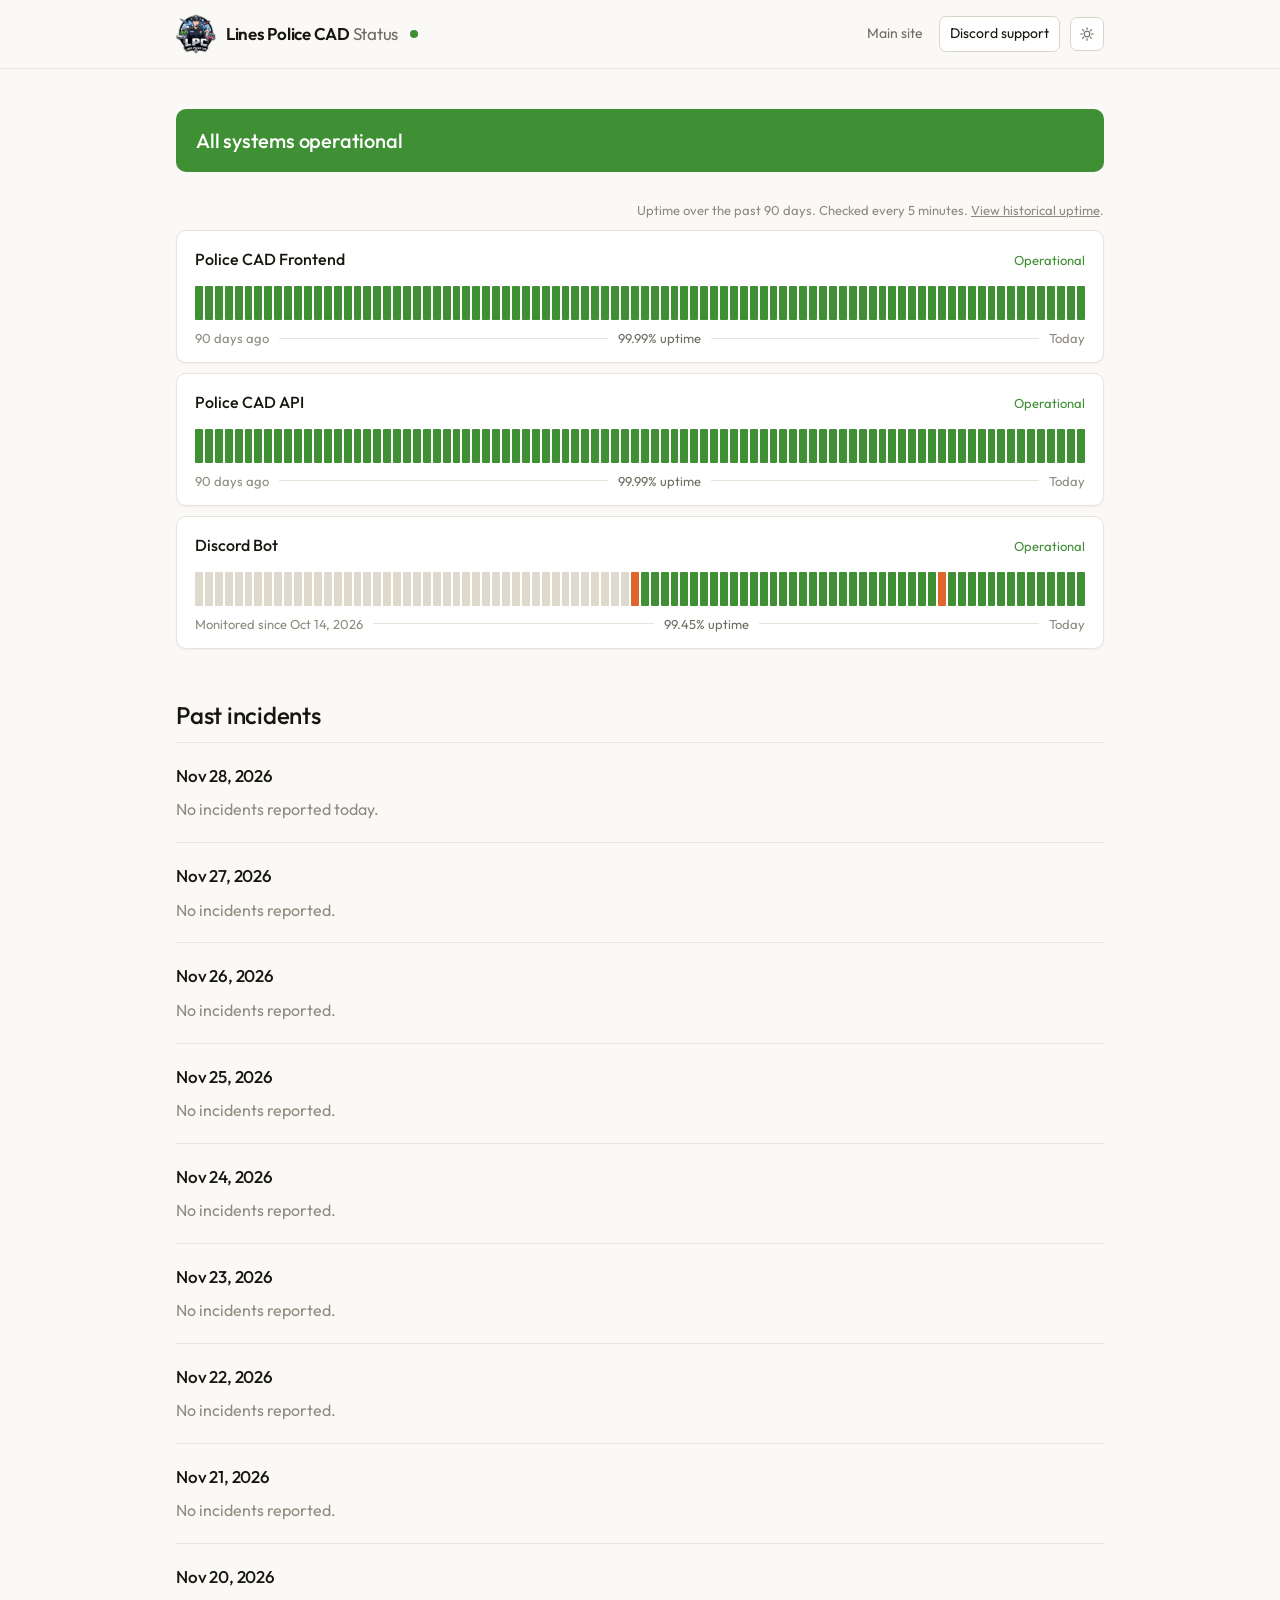
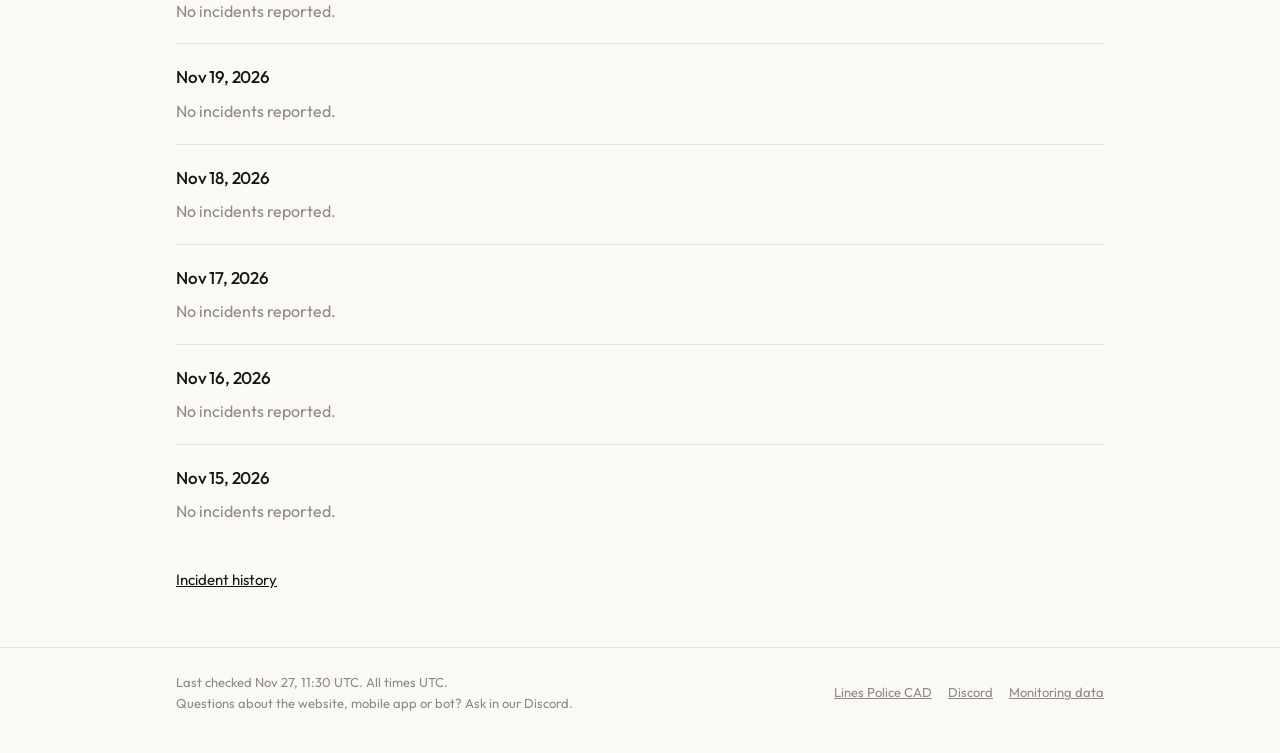
==== index.html @ 560a01b2 "deploy: f888c0a85e257b097f1a592a156c5e5d14d640ba" ====
<!doctype html>
<html lang="en">
<head>
<meta charset="utf-8">
<meta name="viewport" content="width=device-width, initial-scale=1">
<title>Lines Police CAD Status</title>
<meta name="description" content="Live availability and uptime for the Lines Police CAD website, API and Discord bot.">
<meta name="theme-color" content="#faf9f5">
<meta property="og:title" content="Lines Police CAD Status">
<meta property="og:description" content="Live availability and uptime for the Lines Police CAD website, API and Discord bot.">
<meta property="og:type" content="website">
<link rel="icon" href="assets/lpc-logo.png">
<link rel="apple-touch-icon" href="assets/lpc-logo.png">
<link rel="preconnect" href="https://fonts.googleapis.com">
<link rel="preconnect" href="https://fonts.gstatic.com" crossorigin>
<link rel="stylesheet" href="https://fonts.googleapis.com/css2?family=Outfit:wght@400;500;600&display=swap">
<link rel="stylesheet" href="styles.css?v=1795838152975">
<script>
  // Applied before the first paint so a dark-mode visitor never sees a white
  // flash. The page follows the system setting until someone picks a side.
  try {
    var saved = localStorage.getItem("lpc-status-theme");
    if (saved === "dark" || saved === "light") document.documentElement.dataset.theme = saved;
  } catch (e) {}
</script>
</head>
<body>
<a class="skip" href="#content">Skip to service status</a>

<header class="masthead">
  <div class="wrap masthead-inner">
    <a class="brand" href="">
      <img class="brand-logo" src="assets/lpc-logo.png" alt="" width="40" height="40">
      <span class="brand-name">Lines Police CAD <span>Status</span></span>
      <span class="brand-dot mark-up" aria-hidden="true"></span>
    </a>
    <nav class="masthead-nav">
      <a href="https://www.linespolice-cad.com">Main site</a>
      <a class="btn" href="https://discord.gg/Y9ytW2ZMp4">Discord support</a>
      <button class="theme-toggle" type="button" aria-label="Switch between light and dark">
        <svg class="icon-sun" viewBox="0 0 24 24" aria-hidden="true" focusable="false"><circle cx="12" cy="12" r="4.2"/><path d="M12 2.6v2.6M12 18.8v2.6M2.6 12h2.6M18.8 12h2.6M5.3 5.3l1.9 1.9M16.8 16.8l1.9 1.9M18.7 5.3l-1.9 1.9M7.2 16.8l-1.9 1.9"/></svg>
        <svg class="icon-moon" viewBox="0 0 24 24" aria-hidden="true" focusable="false"><path d="M20 14.4A8.4 8.4 0 0 1 9.6 4a8.4 8.4 0 1 0 10.4 10.4z"/></svg>
      </button>
    </nav>
  </div>
</header>

<main id="content">
  <div class="wrap">
    <div class="banner banner-up">
      <h2>All systems operational</h2>
    </div>

    <p class="caption">Uptime over the past 90 days. Checked every 5 minutes. <a href="uptime/">View historical uptime</a>.</p>

    <div class="services">

      <a class="service" href="service/police-cad-frontend/">
        <span class="service-head">
          <span class="service-name">Police CAD Frontend</span>
          <span class="pill pill-up">Operational</span>
        </span>
        <div class="strip" role="img" aria-label="Daily uptime for Police CAD Frontend over the past 90 days"><span class="bar bar-up" data-date="Aug 31, 2026" data-note="No downtime recorded on this day."></span><span class="bar bar-up" data-date="Sep 1, 2026" data-note="No downtime recorded on this day."></span><span class="bar bar-up" data-date="Sep 2, 2026" data-note="No downtime recorded on this day."></span><span class="bar bar-up" data-date="Sep 3, 2026" data-note="No downtime recorded on this day."></span><span class="bar bar-up" data-date="Sep 4, 2026" data-note="No downtime recorded on this day."></span><span class="bar bar-up" data-date="Sep 5, 2026" data-note="No downtime recorded on this day."></span><span class="bar bar-up" data-date="Sep 6, 2026" data-note="No downtime recorded on this day."></span><span class="bar bar-up" data-date="Sep 7, 2026" data-note="No downtime recorded on this day."></span><span class="bar bar-up" data-date="Sep 8, 2026" data-note="No downtime recorded on this day."></span><span class="bar bar-up" data-date="Sep 9, 2026" data-note="No downtime recorded on this day."></span><span class="bar bar-up" data-date="Sep 10, 2026" data-note="No downtime recorded on this day."></span><span class="bar bar-up" data-date="Sep 11, 2026" data-note="No downtime recorded on this day."></span><span class="bar bar-up" data-date="Sep 12, 2026" data-note="No downtime recorded on this day."></span><span class="bar bar-up" data-date="Sep 13, 2026" data-note="No downtime recorded on this day."></span><span class="bar bar-up" data-date="Sep 14, 2026" data-note="No downtime recorded on this day."></span><span class="bar bar-up" data-date="Sep 15, 2026" data-note="No downtime recorded on this day."></span><span class="bar bar-up" data-date="Sep 16, 2026" data-note="No downtime recorded on this day."></span><span class="bar bar-up" data-date="Sep 17, 2026" data-note="No downtime recorded on this day."></span><span class="bar bar-up" data-date="Sep 18, 2026" data-note="No downtime recorded on this day."></span><span class="bar bar-up" data-date="Sep 19, 2026" data-note="No downtime recorded on this day."></span><span class="bar bar-up" data-date="Sep 20, 2026" data-note="No downtime recorded on this day."></span><span class="bar bar-up" data-date="Sep 21, 2026" data-note="No downtime recorded on this day."></span><span class="bar bar-up" data-date="Sep 22, 2026" data-note="No downtime recorded on this day."></span><span class="bar bar-up" data-date="Sep 23, 2026" data-note="No downtime recorded on this day."></span><span class="bar bar-up" data-date="Sep 24, 2026" data-note="No downtime recorded on this day."></span><span class="bar bar-up" data-date="Sep 25, 2026" data-note="No downtime recorded on this day."></span><span class="bar bar-up" data-date="Sep 26, 2026" data-note="No downtime recorded on this day."></span><span class="bar bar-up" data-date="Sep 27, 2026" data-note="No downtime recorded on this day."></span><span class="bar bar-up" data-date="Sep 28, 2026" data-note="No downtime recorded on this day."></span><span class="bar bar-up" data-date="Sep 29, 2026" data-note="No downtime recorded on this day."></span><span class="bar bar-up" data-date="Sep 30, 2026" data-note="No downtime recorded on this day."></span><span class="bar bar-up" data-date="Oct 1, 2026" data-note="No downtime recorded on this day."></span><span class="bar bar-up" data-date="Oct 2, 2026" data-note="No downtime recorded on this day."></span><span class="bar bar-up" data-date="Oct 3, 2026" data-note="No downtime recorded on this day."></span><span class="bar bar-up" data-date="Oct 4, 2026" data-note="No downtime recorded on this day."></span><span class="bar bar-up" data-date="Oct 5, 2026" data-note="No downtime recorded on this day."></span><span class="bar bar-up" data-date="Oct 6, 2026" data-note="No downtime recorded on this day."></span><span class="bar bar-up" data-date="Oct 7, 2026" data-note="No downtime recorded on this day."></span><span class="bar bar-up" data-date="Oct 8, 2026" data-note="No downtime recorded on this day."></span><span class="bar bar-up" data-date="Oct 9, 2026" data-note="No downtime recorded on this day."></span><span class="bar bar-up" data-date="Oct 10, 2026" data-note="No downtime recorded on this day."></span><span class="bar bar-up" data-date="Oct 11, 2026" data-note="No downtime recorded on this day."></span><span class="bar bar-up" data-date="Oct 12, 2026" data-note="No downtime recorded on this day."></span><span class="bar bar-up" data-date="Oct 13, 2026" data-note="No downtime recorded on this day."></span><span class="bar bar-up" data-date="Oct 14, 2026" data-note="No downtime recorded on this day."></span><span class="bar bar-up" data-date="Oct 15, 2026" data-note="No downtime recorded on this day."></span><span class="bar bar-up" data-date="Oct 16, 2026" data-note="No downtime recorded on this day."></span><span class="bar bar-up" data-date="Oct 17, 2026" data-note="No downtime recorded on this day."></span><span class="bar bar-up" data-date="Oct 18, 2026" data-note="No downtime recorded on this day."></span><span class="bar bar-up" data-date="Oct 19, 2026" data-note="No downtime recorded on this day."></span><span class="bar bar-up" data-date="Oct 20, 2026" data-note="No downtime recorded on this day."></span><span class="bar bar-up" data-date="Oct 21, 2026" data-note="No downtime recorded on this day."></span><span class="bar bar-up" data-date="Oct 22, 2026" data-note="No downtime recorded on this day."></span><span class="bar bar-up" data-date="Oct 23, 2026" data-note="No downtime recorded on this day."></span><span class="bar bar-up" data-date="Oct 24, 2026" data-note="No downtime recorded on this day."></span><span class="bar bar-up" data-date="Oct 25, 2026" data-note="No downtime recorded on this day."></span><span class="bar bar-up" data-date="Oct 26, 2026" data-note="No downtime recorded on this day."></span><span class="bar bar-up" data-date="Oct 27, 2026" data-note="No downtime recorded on this day."></span><span class="bar bar-up" data-date="Oct 28, 2026" data-note="No downtime recorded on this day."></span><span class="bar bar-up" data-date="Oct 29, 2026" data-note="No downtime recorded on this day."></span><span class="bar bar-up" data-date="Oct 30, 2026" data-note="No downtime recorded on this day."></span><span class="bar bar-up" data-date="Oct 31, 2026" data-note="No downtime recorded on this day."></span><span class="bar bar-up" data-date="Nov 1, 2026" data-note="No downtime recorded on this day."></span><span class="bar bar-up" data-date="Nov 2, 2026" data-note="No downtime recorded on this day."></span><span class="bar bar-up" data-date="Nov 3, 2026" data-note="No downtime recorded on this day."></span><span class="bar bar-up" data-date="Nov 4, 2026" data-note="No downtime recorded on this day."></span><span class="bar bar-up" data-date="Nov 5, 2026" data-note="No downtime recorded on this day."></span><span class="bar bar-up" data-date="Nov 6, 2026" data-note="No downtime recorded on this day."></span><span class="bar bar-up" data-date="Nov 7, 2026" data-note="No downtime recorded on this day."></span><span class="bar bar-up" data-date="Nov 8, 2026" data-note="No downtime recorded on this day."></span><span class="bar bar-up" data-date="Nov 9, 2026" data-note="No downtime recorded on this day."></span><span class="bar bar-up" data-date="Nov 10, 2026" data-note="No downtime recorded on this day."></span><span class="bar bar-up" data-date="Nov 11, 2026" data-note="No downtime recorded on this day."></span><span class="bar bar-up" data-date="Nov 12, 2026" data-note="No downtime recorded on this day."></span><span class="bar bar-up" data-date="Nov 13, 2026" data-note="No downtime recorded on this day."></span><span class="bar bar-up" data-date="Nov 14, 2026" data-note="No downtime recorded on this day."></span><span class="bar bar-up" data-date="Nov 15, 2026" data-note="No downtime recorded on this day."></span><span class="bar bar-up" data-date="Nov 16, 2026" data-note="No downtime recorded on this day."></span><span class="bar bar-up" data-date="Nov 17, 2026" data-note="No downtime recorded on this day."></span><span class="bar bar-up" data-date="Nov 18, 2026" data-note="No downtime recorded on this day."></span><span class="bar bar-up" data-date="Nov 19, 2026" data-note="No downtime recorded on this day."></span><span class="bar bar-up" data-date="Nov 20, 2026" data-note="No downtime recorded on this day."></span><span class="bar bar-up" data-date="Nov 21, 2026" data-note="No downtime recorded on this day."></span><span class="bar bar-up" data-date="Nov 22, 2026" data-note="No downtime recorded on this day."></span><span class="bar bar-up" data-date="Nov 23, 2026" data-note="No downtime recorded on this day."></span><span class="bar bar-up" data-date="Nov 24, 2026" data-note="No downtime recorded on this day."></span><span class="bar bar-up" data-date="Nov 25, 2026" data-note="No downtime recorded on this day."></span><span class="bar bar-up" data-date="Nov 26, 2026" data-note="No downtime recorded on this day."></span><span class="bar bar-up" data-date="Nov 27, 2026" data-note="No downtime recorded on this day."></span><span class="bar bar-up" data-date="Nov 28, 2026" data-note="No downtime recorded on this day."></span></div>
        
        <p class="strip-legend">
          <span class="since">90 days ago</span>
          <span class="rule"></span>
          <span class="uptime">99.99% uptime</span>
          <span class="rule"></span>
          <span>Today</span>
        </p>
      </a>

      <a class="service" href="service/police-cad-api/">
        <span class="service-head">
          <span class="service-name">Police CAD API</span>
          <span class="pill pill-up">Operational</span>
        </span>
        <div class="strip" role="img" aria-label="Daily uptime for Police CAD API over the past 90 days"><span class="bar bar-up" data-date="Aug 31, 2026" data-note="No downtime recorded on this day."></span><span class="bar bar-up" data-date="Sep 1, 2026" data-note="No downtime recorded on this day."></span><span class="bar bar-up" data-date="Sep 2, 2026" data-note="No downtime recorded on this day."></span><span class="bar bar-up" data-date="Sep 3, 2026" data-note="No downtime recorded on this day."></span><span class="bar bar-up" data-date="Sep 4, 2026" data-note="No downtime recorded on this day."></span><span class="bar bar-up" data-date="Sep 5, 2026" data-note="No downtime recorded on this day."></span><span class="bar bar-up" data-date="Sep 6, 2026" data-note="No downtime recorded on this day."></span><span class="bar bar-up" data-date="Sep 7, 2026" data-note="No downtime recorded on this day."></span><span class="bar bar-up" data-date="Sep 8, 2026" data-note="No downtime recorded on this day."></span><span class="bar bar-up" data-date="Sep 9, 2026" data-note="No downtime recorded on this day."></span><span class="bar bar-up" data-date="Sep 10, 2026" data-note="No downtime recorded on this day."></span><span class="bar bar-up" data-date="Sep 11, 2026" data-note="No downtime recorded on this day."></span><span class="bar bar-up" data-date="Sep 12, 2026" data-note="No downtime recorded on this day."></span><span class="bar bar-up" data-date="Sep 13, 2026" data-note="No downtime recorded on this day."></span><span class="bar bar-up" data-date="Sep 14, 2026" data-note="No downtime recorded on this day."></span><span class="bar bar-up" data-date="Sep 15, 2026" data-note="No downtime recorded on this day."></span><span class="bar bar-up" data-date="Sep 16, 2026" data-note="No downtime recorded on this day."></span><span class="bar bar-up" data-date="Sep 17, 2026" data-note="No downtime recorded on this day."></span><span class="bar bar-up" data-date="Sep 18, 2026" data-note="No downtime recorded on this day."></span><span class="bar bar-up" data-date="Sep 19, 2026" data-note="No downtime recorded on this day."></span><span class="bar bar-up" data-date="Sep 20, 2026" data-note="No downtime recorded on this day."></span><span class="bar bar-up" data-date="Sep 21, 2026" data-note="No downtime recorded on this day."></span><span class="bar bar-up" data-date="Sep 22, 2026" data-note="No downtime recorded on this day."></span><span class="bar bar-up" data-date="Sep 23, 2026" data-note="No downtime recorded on this day."></span><span class="bar bar-up" data-date="Sep 24, 2026" data-note="No downtime recorded on this day."></span><span class="bar bar-up" data-date="Sep 25, 2026" data-note="No downtime recorded on this day."></span><span class="bar bar-up" data-date="Sep 26, 2026" data-note="No downtime recorded on this day."></span><span class="bar bar-up" data-date="Sep 27, 2026" data-note="No downtime recorded on this day."></span><span class="bar bar-up" data-date="Sep 28, 2026" data-note="No downtime recorded on this day."></span><span class="bar bar-up" data-date="Sep 29, 2026" data-note="No downtime recorded on this day."></span><span class="bar bar-up" data-date="Sep 30, 2026" data-note="No downtime recorded on this day."></span><span class="bar bar-up" data-date="Oct 1, 2026" data-note="No downtime recorded on this day."></span><span class="bar bar-up" data-date="Oct 2, 2026" data-note="No downtime recorded on this day."></span><span class="bar bar-up" data-date="Oct 3, 2026" data-note="No downtime recorded on this day."></span><span class="bar bar-up" data-date="Oct 4, 2026" data-note="No downtime recorded on this day."></span><span class="bar bar-up" data-date="Oct 5, 2026" data-note="No downtime recorded on this day."></span><span class="bar bar-up" data-date="Oct 6, 2026" data-note="No downtime recorded on this day."></span><span class="bar bar-up" data-date="Oct 7, 2026" data-note="No downtime recorded on this day."></span><span class="bar bar-up" data-date="Oct 8, 2026" data-note="No downtime recorded on this day."></span><span class="bar bar-up" data-date="Oct 9, 2026" data-note="No downtime recorded on this day."></span><span class="bar bar-up" data-date="Oct 10, 2026" data-note="No downtime recorded on this day."></span><span class="bar bar-up" data-date="Oct 11, 2026" data-note="No downtime recorded on this day."></span><span class="bar bar-up" data-date="Oct 12, 2026" data-note="No downtime recorded on this day."></span><span class="bar bar-up" data-date="Oct 13, 2026" data-note="No downtime recorded on this day."></span><span class="bar bar-up" data-date="Oct 14, 2026" data-note="No downtime recorded on this day."></span><span class="bar bar-up" data-date="Oct 15, 2026" data-note="No downtime recorded on this day."></span><span class="bar bar-up" data-date="Oct 16, 2026" data-note="No downtime recorded on this day."></span><span class="bar bar-up" data-date="Oct 17, 2026" data-note="No downtime recorded on this day."></span><span class="bar bar-up" data-date="Oct 18, 2026" data-note="No downtime recorded on this day."></span><span class="bar bar-up" data-date="Oct 19, 2026" data-note="No downtime recorded on this day."></span><span class="bar bar-up" data-date="Oct 20, 2026" data-note="No downtime recorded on this day."></span><span class="bar bar-up" data-date="Oct 21, 2026" data-note="No downtime recorded on this day."></span><span class="bar bar-up" data-date="Oct 22, 2026" data-note="No downtime recorded on this day."></span><span class="bar bar-up" data-date="Oct 23, 2026" data-note="No downtime recorded on this day."></span><span class="bar bar-up" data-date="Oct 24, 2026" data-note="No downtime recorded on this day."></span><span class="bar bar-up" data-date="Oct 25, 2026" data-note="No downtime recorded on this day."></span><span class="bar bar-up" data-date="Oct 26, 2026" data-note="No downtime recorded on this day."></span><span class="bar bar-up" data-date="Oct 27, 2026" data-note="No downtime recorded on this day."></span><span class="bar bar-up" data-date="Oct 28, 2026" data-note="No downtime recorded on this day."></span><span class="bar bar-up" data-date="Oct 29, 2026" data-note="No downtime recorded on this day."></span><span class="bar bar-up" data-date="Oct 30, 2026" data-note="No downtime recorded on this day."></span><span class="bar bar-up" data-date="Oct 31, 2026" data-note="No downtime recorded on this day."></span><span class="bar bar-up" data-date="Nov 1, 2026" data-note="No downtime recorded on this day."></span><span class="bar bar-up" data-date="Nov 2, 2026" data-note="No downtime recorded on this day."></span><span class="bar bar-up" data-date="Nov 3, 2026" data-note="No downtime recorded on this day."></span><span class="bar bar-up" data-date="Nov 4, 2026" data-note="No downtime recorded on this day."></span><span class="bar bar-up" data-date="Nov 5, 2026" data-note="No downtime recorded on this day."></span><span class="bar bar-up" data-date="Nov 6, 2026" data-note="No downtime recorded on this day."></span><span class="bar bar-up" data-date="Nov 7, 2026" data-note="No downtime recorded on this day."></span><span class="bar bar-up" data-date="Nov 8, 2026" data-note="No downtime recorded on this day."></span><span class="bar bar-up" data-date="Nov 9, 2026" data-note="No downtime recorded on this day."></span><span class="bar bar-up" data-date="Nov 10, 2026" data-note="No downtime recorded on this day."></span><span class="bar bar-up" data-date="Nov 11, 2026" data-note="No downtime recorded on this day."></span><span class="bar bar-up" data-date="Nov 12, 2026" data-note="No downtime recorded on this day."></span><span class="bar bar-up" data-date="Nov 13, 2026" data-note="No downtime recorded on this day."></span><span class="bar bar-up" data-date="Nov 14, 2026" data-note="No downtime recorded on this day."></span><span class="bar bar-up" data-date="Nov 15, 2026" data-note="No downtime recorded on this day."></span><span class="bar bar-up" data-date="Nov 16, 2026" data-note="No downtime recorded on this day."></span><span class="bar bar-up" data-date="Nov 17, 2026" data-note="No downtime recorded on this day."></span><span class="bar bar-up" data-date="Nov 18, 2026" data-note="No downtime recorded on this day."></span><span class="bar bar-up" data-date="Nov 19, 2026" data-note="No downtime recorded on this day."></span><span class="bar bar-up" data-date="Nov 20, 2026" data-note="No downtime recorded on this day."></span><span class="bar bar-up" data-date="Nov 21, 2026" data-note="No downtime recorded on this day."></span><span class="bar bar-up" data-date="Nov 22, 2026" data-note="No downtime recorded on this day."></span><span class="bar bar-up" data-date="Nov 23, 2026" data-note="No downtime recorded on this day."></span><span class="bar bar-up" data-date="Nov 24, 2026" data-note="No downtime recorded on this day."></span><span class="bar bar-up" data-date="Nov 25, 2026" data-note="No downtime recorded on this day."></span><span class="bar bar-up" data-date="Nov 26, 2026" data-note="No downtime recorded on this day."></span><span class="bar bar-up" data-date="Nov 27, 2026" data-note="No downtime recorded on this day."></span><span class="bar bar-up" data-date="Nov 28, 2026" data-note="No downtime recorded on this day."></span></div>
        
        <p class="strip-legend">
          <span class="since">90 days ago</span>
          <span class="rule"></span>
          <span class="uptime">99.99% uptime</span>
          <span class="rule"></span>
          <span>Today</span>
        </p>
      </a>

      <a class="service" href="service/discord-bot/">
        <span class="service-head">
          <span class="service-name">Discord Bot</span>
          <span class="pill pill-up">Operational</span>
        </span>
        <div class="strip" role="img" aria-label="Daily uptime for Discord Bot over the past 90 days"><span class="bar bar-nodata" data-date="Aug 31, 2026" data-note="Not monitored on this day."></span><span class="bar bar-nodata" data-date="Sep 1, 2026" data-note="Not monitored on this day."></span><span class="bar bar-nodata" data-date="Sep 2, 2026" data-note="Not monitored on this day."></span><span class="bar bar-nodata" data-date="Sep 3, 2026" data-note="Not monitored on this day."></span><span class="bar bar-nodata" data-date="Sep 4, 2026" data-note="Not monitored on this day."></span><span class="bar bar-nodata" data-date="Sep 5, 2026" data-note="Not monitored on this day."></span><span class="bar bar-nodata" data-date="Sep 6, 2026" data-note="Not monitored on this day."></span><span class="bar bar-nodata" data-date="Sep 7, 2026" data-note="Not monitored on this day."></span><span class="bar bar-nodata" data-date="Sep 8, 2026" data-note="Not monitored on this day."></span><span class="bar bar-nodata" data-date="Sep 9, 2026" data-note="Not monitored on this day."></span><span class="bar bar-nodata" data-date="Sep 10, 2026" data-note="Not monitored on this day."></span><span class="bar bar-nodata" data-date="Sep 11, 2026" data-note="Not monitored on this day."></span><span class="bar bar-nodata" data-date="Sep 12, 2026" data-note="Not monitored on this day."></span><span class="bar bar-nodata" data-date="Sep 13, 2026" data-note="Not monitored on this day."></span><span class="bar bar-nodata" data-date="Sep 14, 2026" data-note="Not monitored on this day."></span><span class="bar bar-nodata" data-date="Sep 15, 2026" data-note="Not monitored on this day."></span><span class="bar bar-nodata" data-date="Sep 16, 2026" data-note="Not monitored on this day."></span><span class="bar bar-nodata" data-date="Sep 17, 2026" data-note="Not monitored on this day."></span><span class="bar bar-nodata" data-date="Sep 18, 2026" data-note="Not monitored on this day."></span><span class="bar bar-nodata" data-date="Sep 19, 2026" data-note="Not monitored on this day."></span><span class="bar bar-nodata" data-date="Sep 20, 2026" data-note="Not monitored on this day."></span><span class="bar bar-nodata" data-date="Sep 21, 2026" data-note="Not monitored on this day."></span><span class="bar bar-nodata" data-date="Sep 22, 2026" data-note="Not monitored on this day."></span><span class="bar bar-nodata" data-date="Sep 23, 2026" data-note="Not monitored on this day."></span><span class="bar bar-nodata" data-date="Sep 24, 2026" data-note="Not monitored on this day."></span><span class="bar bar-nodata" data-date="Sep 25, 2026" data-note="Not monitored on this day."></span><span class="bar bar-nodata" data-date="Sep 26, 2026" data-note="Not monitored on this day."></span><span class="bar bar-nodata" data-date="Sep 27, 2026" data-note="Not monitored on this day."></span><span class="bar bar-nodata" data-date="Sep 28, 2026" data-note="Not monitored on this day."></span><span class="bar bar-nodata" data-date="Sep 29, 2026" data-note="Not monitored on this day."></span><span class="bar bar-nodata" data-date="Sep 30, 2026" data-note="Not monitored on this day."></span><span class="bar bar-nodata" data-date="Oct 1, 2026" data-note="Not monitored on this day."></span><span class="bar bar-nodata" data-date="Oct 2, 2026" data-note="Not monitored on this day."></span><span class="bar bar-nodata" data-date="Oct 3, 2026" data-note="Not monitored on this day."></span><span class="bar bar-nodata" data-date="Oct 4, 2026" data-note="Not monitored on this day."></span><span class="bar bar-nodata" data-date="Oct 5, 2026" data-note="Not monitored on this day."></span><span class="bar bar-nodata" data-date="Oct 6, 2026" data-note="Not monitored on this day."></span><span class="bar bar-nodata" data-date="Oct 7, 2026" data-note="Not monitored on this day."></span><span class="bar bar-nodata" data-date="Oct 8, 2026" data-note="Not monitored on this day."></span><span class="bar bar-nodata" data-date="Oct 9, 2026" data-note="Not monitored on this day."></span><span class="bar bar-nodata" data-date="Oct 10, 2026" data-note="Not monitored on this day."></span><span class="bar bar-nodata" data-date="Oct 11, 2026" data-note="Not monitored on this day."></span><span class="bar bar-nodata" data-date="Oct 12, 2026" data-note="Not monitored on this day."></span><span class="bar bar-nodata" data-date="Oct 13, 2026" data-note="Not monitored on this day."></span><span class="bar bar-major" data-date="Oct 14, 2026" data-note="Down for 2h 25m, 89.93% up."></span><span class="bar bar-up" data-date="Oct 15, 2026" data-note="No downtime recorded on this day."></span><span class="bar bar-up" data-date="Oct 16, 2026" data-note="No downtime recorded on this day."></span><span class="bar bar-up" data-date="Oct 17, 2026" data-note="No downtime recorded on this day."></span><span class="bar bar-up" data-date="Oct 18, 2026" data-note="No downtime recorded on this day."></span><span class="bar bar-up" data-date="Oct 19, 2026" data-note="No downtime recorded on this day."></span><span class="bar bar-up" data-date="Oct 20, 2026" data-note="No downtime recorded on this day."></span><span class="bar bar-up" data-date="Oct 21, 2026" data-note="No downtime recorded on this day."></span><span class="bar bar-up" data-date="Oct 22, 2026" data-note="No downtime recorded on this day."></span><span class="bar bar-up" data-date="Oct 23, 2026" data-note="No downtime recorded on this day."></span><span class="bar bar-up" data-date="Oct 24, 2026" data-note="No downtime recorded on this day."></span><span class="bar bar-up" data-date="Oct 25, 2026" data-note="No downtime recorded on this day."></span><span class="bar bar-up" data-date="Oct 26, 2026" data-note="No downtime recorded on this day."></span><span class="bar bar-up" data-date="Oct 27, 2026" data-note="No downtime recorded on this day."></span><span class="bar bar-up" data-date="Oct 28, 2026" data-note="No downtime recorded on this day."></span><span class="bar bar-up" data-date="Oct 29, 2026" data-note="No downtime recorded on this day."></span><span class="bar bar-up" data-date="Oct 30, 2026" data-note="No downtime recorded on this day."></span><span class="bar bar-up" data-date="Oct 31, 2026" data-note="No downtime recorded on this day."></span><span class="bar bar-up" data-date="Nov 1, 2026" data-note="No downtime recorded on this day."></span><span class="bar bar-up" data-date="Nov 2, 2026" data-note="No downtime recorded on this day."></span><span class="bar bar-up" data-date="Nov 3, 2026" data-note="No downtime recorded on this day."></span><span class="bar bar-up" data-date="Nov 4, 2026" data-note="No downtime recorded on this day."></span><span class="bar bar-up" data-date="Nov 5, 2026" data-note="No downtime recorded on this day."></span><span class="bar bar-up" data-date="Nov 6, 2026" data-note="No downtime recorded on this day."></span><span class="bar bar-up" data-date="Nov 7, 2026" data-note="No downtime recorded on this day."></span><span class="bar bar-up" data-date="Nov 8, 2026" data-note="No downtime recorded on this day."></span><span class="bar bar-up" data-date="Nov 9, 2026" data-note="No downtime recorded on this day."></span><span class="bar bar-up" data-date="Nov 10, 2026" data-note="No downtime recorded on this day."></span><span class="bar bar-up" data-date="Nov 11, 2026" data-note="No downtime recorded on this day."></span><span class="bar bar-up" data-date="Nov 12, 2026" data-note="No downtime recorded on this day."></span><span class="bar bar-up" data-date="Nov 13, 2026" data-note="No downtime recorded on this day."></span><span class="bar bar-major" data-date="Nov 14, 2026" data-note="Down for 3h 22m, 85.97% up."></span><span class="bar bar-up" data-date="Nov 15, 2026" data-note="No downtime recorded on this day."></span><span class="bar bar-up" data-date="Nov 16, 2026" data-note="No downtime recorded on this day."></span><span class="bar bar-up" data-date="Nov 17, 2026" data-note="No downtime recorded on this day."></span><span class="bar bar-up" data-date="Nov 18, 2026" data-note="No downtime recorded on this day."></span><span class="bar bar-up" data-date="Nov 19, 2026" data-note="No downtime recorded on this day."></span><span class="bar bar-up" data-date="Nov 20, 2026" data-note="No downtime recorded on this day."></span><span class="bar bar-up" data-date="Nov 21, 2026" data-note="No downtime recorded on this day."></span><span class="bar bar-up" data-date="Nov 22, 2026" data-note="No downtime recorded on this day."></span><span class="bar bar-up" data-date="Nov 23, 2026" data-note="No downtime recorded on this day."></span><span class="bar bar-up" data-date="Nov 24, 2026" data-note="No downtime recorded on this day."></span><span class="bar bar-up" data-date="Nov 25, 2026" data-note="No downtime recorded on this day."></span><span class="bar bar-up" data-date="Nov 26, 2026" data-note="No downtime recorded on this day."></span><span class="bar bar-up" data-date="Nov 27, 2026" data-note="No downtime recorded on this day."></span><span class="bar bar-up" data-date="Nov 28, 2026" data-note="No downtime recorded on this day."></span></div>
        
        <p class="strip-legend">
          <span class="since">Monitored since Oct 14, 2026</span>
          <span class="rule"></span>
          <span class="uptime">99.45% uptime</span>
          <span class="rule"></span>
          <span>Today</span>
        </p>
      </a>
    </div>

    <h2 class="section-title">Past incidents</h2>
    <div class="incidents">

      <section class="day">
        <h3>Nov 28, 2026</h3>
        <p class="muted">No incidents reported today.</p>
      </section>
      <section class="day">
        <h3>Nov 27, 2026</h3>
        <p class="muted">No incidents reported.</p>
      </section>
      <section class="day">
        <h3>Nov 26, 2026</h3>
        <p class="muted">No incidents reported.</p>
      </section>
      <section class="day">
        <h3>Nov 25, 2026</h3>
        <p class="muted">No incidents reported.</p>
      </section>
      <section class="day">
        <h3>Nov 24, 2026</h3>
        <p class="muted">No incidents reported.</p>
      </section>
      <section class="day">
        <h3>Nov 23, 2026</h3>
        <p class="muted">No incidents reported.</p>
      </section>
      <section class="day">
        <h3>Nov 22, 2026</h3>
        <p class="muted">No incidents reported.</p>
      </section>
      <section class="day">
        <h3>Nov 21, 2026</h3>
        <p class="muted">No incidents reported.</p>
      </section>
      <section class="day">
        <h3>Nov 20, 2026</h3>
        <p class="muted">No incidents reported.</p>
      </section>
      <section class="day">
        <h3>Nov 19, 2026</h3>
        <p class="muted">No incidents reported.</p>
      </section>
      <section class="day">
        <h3>Nov 18, 2026</h3>
        <p class="muted">No incidents reported.</p>
      </section>
      <section class="day">
        <h3>Nov 17, 2026</h3>
        <p class="muted">No incidents reported.</p>
      </section>
      <section class="day">
        <h3>Nov 16, 2026</h3>
        <p class="muted">No incidents reported.</p>
      </section>
      <section class="day">
        <h3>Nov 15, 2026</h3>
        <p class="muted">No incidents reported.</p>
      </section>
    </div>

    <p class="more-link"><a href="history/">Incident history</a></p>
  </div>
</main>

<footer class="footer">
  <div class="wrap footer-inner">
    <p>
      Last checked Nov 27, 11:30 UTC. All times UTC.<br>
      Questions about the website, mobile app or bot? Ask in our Discord.
    </p>
    <nav>
      <a href="https://www.linespolice-cad.com">Lines Police CAD</a>
      <a href="https://discord.gg/Y9ytW2ZMp4">Discord</a>
      <a href="https://github.com/Linesmerrill/police-cad-status">Monitoring data</a>
    </nav>
  </div>
</footer>

<div class="tip" role="status" aria-live="off" hidden>
  <p class="tip-date"></p>
  <p class="tip-note"></p>
</div>

<script>
  // The toggle flips the current appearance, whether that came from the system
  // or from an earlier choice, and remembers it.
  (function () {
    var button = document.querySelector(".theme-toggle");
    if (!button) return;
    var root = document.documentElement;
    var dark = window.matchMedia("(prefers-color-scheme: dark)");
    var isDark = function () {
      return root.dataset.theme ? root.dataset.theme === "dark" : dark.matches;
    };
    var label = function () {
      button.setAttribute("aria-label", isDark() ? "Switch to light appearance" : "Switch to dark appearance");
    };
    button.addEventListener("click", function () {
      root.dataset.theme = isDark() ? "light" : "dark";
      try {
        localStorage.setItem("lpc-status-theme", root.dataset.theme);
      } catch (e) {}
      label();
    });
    dark.addEventListener("change", label);
    label();
  })();

  // A dropdown left open follows the usual rule: clicking away, or Escape,
  // closes it. Only the filter, never the "show all" disclosures, which are
  // content someone opened deliberately.
  (function () {
    function closeAll() {
      document.querySelectorAll("details.filter[open]").forEach(function (d) {
        d.open = false;
      });
    }
    document.addEventListener("click", function (event) {
      document.querySelectorAll("details.filter[open]").forEach(function (d) {
        if (!d.contains(event.target)) d.open = false;
      });
    });
    document.addEventListener("keydown", function (event) {
      if (event.key === "Escape") closeAll();
    });
  })();

  // One tooltip, moved to whichever bar is under the pointer. The text is on
  // the bar itself, so this only positions and shows it; a bar near an edge is
  // nudged back inside the viewport rather than hanging off it.
  (function () {
    var tip = document.querySelector(".tip");
    if (!tip) return;
    var dateEl = tip.querySelector(".tip-date");
    var noteEl = tip.querySelector(".tip-note");

    function show(bar) {
      dateEl.textContent = bar.dataset.date || "";
      noteEl.textContent = bar.dataset.note || "";
      tip.hidden = false;
      var b = bar.getBoundingClientRect();
      var t = tip.getBoundingClientRect();
      var left = b.left + b.width / 2 - t.width / 2;
      left = Math.min(Math.max(8, left), window.innerWidth - t.width - 8);
      var top = b.top - t.height - 10;
      var below = top < 8;
      if (below) top = b.bottom + 10;
      tip.classList.toggle("tip-below", below);
      tip.style.left = Math.round(left + window.scrollX) + "px";
      tip.style.top = Math.round(top + window.scrollY) + "px";
      tip.style.setProperty("--arrow", Math.round(b.left + b.width / 2 + window.scrollX - left - window.scrollX) + "px");
    }

    function hide() {
      tip.hidden = true;
    }

    document.addEventListener("mouseover", function (event) {
      var bar = event.target.closest(".bar");
      if (bar) show(bar);
    });
    document.addEventListener("mouseout", function (event) {
      if (event.target.closest(".bar")) hide();
    });
    window.addEventListener("scroll", hide, { passive: true });
  })();
</script>
</body>
</html>
---- styles.css ----
/* Lines Police CAD status page.
 *
 * A status page is read in a hurry by someone who wants one fact, so the page
 * spends its weight on that: the banner and the strips carry the colour, and
 * everything around them stays quiet. Light by default, dark when the reader's
 * system or the toggle says so.
 */

:root {
  --bg: #faf9f5;
  --surface: #ffffff;
  --line: #e7e4da;
  --line-strong: #d9d5c8;
  --text: #16160f;
  --muted: #6f6d62;
  --faint: #8d8a7e;

  --up: #3f8f34;
  --up-soft: #e4f0dc;
  --minor: #b99a1f;
  --moderate: #d98324;
  --major: #e0652c;
  --down: #cf3b30;
  --down-soft: #fbe6e3;
  --nodata: #ddd9cd;

  --radius: 10px;
  --shadow: 0 1px 2px rgba(22, 22, 15, 0.05);
  --wrap: 60rem;
}

:root:not([data-theme="light"]) {
  color-scheme: light;
}

@media (prefers-color-scheme: dark) {
  :root:not([data-theme="light"]) {
    color-scheme: dark;
    --bg: #15150f;
    --surface: #1d1d16;
    --line: #2e2e24;
    --line-strong: #3b3b2f;
    --text: #f3f1e9;
    --muted: #a5a294;
    --faint: #8a8779;

    --up: #68b355;
    --up-soft: #23301d;
    --minor: #d2b440;
    --moderate: #e2984a;
    --major: #e8784a;
    --down: #e4584c;
    --down-soft: #33201d;
    --nodata: #33332a;
    --shadow: none;
  }
}

:root[data-theme="dark"] {
  color-scheme: dark;
  --bg: #15150f;
  --surface: #1d1d16;
  --line: #2e2e24;
  --line-strong: #3b3b2f;
  --text: #f3f1e9;
  --muted: #a5a294;
  --faint: #8a8779;

  --up: #68b355;
  --up-soft: #23301d;
  --minor: #d2b440;
  --moderate: #e2984a;
  --major: #e8784a;
  --down: #e4584c;
  --down-soft: #33201d;
  --nodata: #33332a;
  --shadow: none;
}

* {
  box-sizing: border-box;
}

body {
  margin: 0;
  background: var(--bg);
  color: var(--text);
  font-family: Outfit, "Helvetica Neue", Helvetica, Arial, sans-serif;
  font-size: 1rem;
  line-height: 1.55;
  -webkit-font-smoothing: antialiased;
}

h2,
h3,
h4 {
  margin: 0;
  font-weight: 500;
  letter-spacing: -0.01em;
}

a {
  color: inherit;
}

.wrap {
  width: 100%;
  max-width: var(--wrap);
  margin: 0 auto;
  padding: 0 1rem;
}

.skip {
  position: absolute;
  left: -9999px;
}

.skip:focus {
  left: 1rem;
  top: 1rem;
  z-index: 2;
  padding: 0.5rem 0.75rem;
  background: var(--surface);
  border: 1px solid var(--line-strong);
  border-radius: 8px;
}

/* ------------------------------------------------------------- masthead -- */

.masthead {
  border-bottom: 1px solid var(--line);
  background: var(--bg);
}

.masthead-inner {
  display: flex;
  align-items: center;
  justify-content: space-between;
  gap: 1rem;
  min-height: 4.25rem;
}

.brand {
  display: inline-flex;
  align-items: center;
  gap: 0.625rem;
  text-decoration: none;
}

.brand-logo {
  width: 2.5rem;
  height: 2.5rem;
  display: block;
}

/* The dot carries the overall state, so a tab left open on the page still
   says something at a glance. */
.brand-dot {
  width: 0.5rem;
  height: 0.5rem;
  margin-left: 0.125rem;
  border-radius: 50%;
  background: var(--up);
}

.mark-degraded {
  background: var(--moderate);
}

.mark-down {
  background: var(--down);
}

.brand-name {
  font-size: 1.0625rem;
  font-weight: 600;
  letter-spacing: -0.015em;
}

.brand-name span {
  font-weight: 400;
  color: var(--muted);
}

.masthead-nav {
  display: flex;
  align-items: center;
  gap: 0.375rem;
}

.masthead-nav > a {
  padding: 0.4rem 0.625rem;
  border-radius: 7px;
  font-size: 0.875rem;
  color: var(--muted);
  text-decoration: none;
}

.masthead-nav > a:hover {
  color: var(--text);
  background: var(--surface);
}

.masthead-nav .btn {
  border: 1px solid var(--line-strong);
  color: var(--text);
  background: var(--surface);
}

.theme-toggle {
  display: inline-grid;
  place-items: center;
  width: 2.125rem;
  height: 2.125rem;
  margin-left: 0.25rem;
  padding: 0;
  border: 1px solid var(--line-strong);
  border-radius: 7px;
  background: var(--surface);
  color: var(--muted);
  cursor: pointer;
}

.theme-toggle:hover {
  color: var(--text);
}

.theme-toggle svg {
  width: 1rem;
  height: 1rem;
  fill: none;
  stroke: currentColor;
  stroke-width: 1.7;
  stroke-linecap: round;
}

.theme-toggle .icon-moon {
  display: none;
}

@media (prefers-color-scheme: dark) {
  :root:not([data-theme="light"]) .theme-toggle .icon-sun {
    display: none;
  }
  :root:not([data-theme="light"]) .theme-toggle .icon-moon {
    display: block;
  }
}

:root[data-theme="dark"] .theme-toggle .icon-sun {
  display: none;
}

:root[data-theme="dark"] .theme-toggle .icon-moon {
  display: block;
}

/* --------------------------------------------------------------- banner -- */

main {
  padding: 2.5rem 0 3.5rem;
}

.banner {
  display: flex;
  align-items: center;
  padding: 1rem 1.25rem;
  border-radius: var(--radius);
  background: var(--up);
  color: #fff;
}

.banner h2 {
  font-size: 1.25rem;
  font-weight: 500;
}

.banner-degraded {
  background: var(--moderate);
}

.banner-down {
  background: var(--down);
}

.caption {
  margin: 1.75rem 0 0.625rem;
  text-align: right;
  font-size: 0.8125rem;
  color: var(--faint);
}

/* ------------------------------------------------------------- services -- */

.services {
  display: grid;
  gap: 0.625rem;
}

.service {
  display: block;
  padding: 1rem 1.125rem 0.875rem;
  border: 1px solid var(--line);
  border-radius: var(--radius);
  background: var(--surface);
  box-shadow: var(--shadow);
  color: inherit;
  text-decoration: none;
  transition: border-color 0.12s ease;
}

a.service:hover {
  border-color: var(--line-strong);
}

a.service:hover .service-name {
  text-decoration: underline;
  text-underline-offset: 3px;
}

.service-head {
  display: flex;
  align-items: baseline;
  justify-content: space-between;
  gap: 1rem;
  margin-bottom: 0.875rem;
}

.service-name {
  font-size: 1rem;
  font-weight: 500;
}

.pill {
  flex: none;
  font-size: 0.8125rem;
  color: var(--up);
}

.pill-degraded {
  color: var(--moderate);
}

.pill-down {
  color: var(--down);
}

/* The 90 bars share the width rather than scrolling, so the strip reads the
   same on a phone as on a desktop: narrower bars, same 90 days. */
.strip {
  display: flex;
  gap: 2px;
  height: 2.125rem;
}

.bar {
  flex: 1 1 0;
  min-width: 2px;
  border-radius: 1px;
  background: var(--up);
}

.bar-minor {
  background: var(--minor);
}

.bar-moderate {
  background: var(--moderate);
}

.bar-major {
  background: var(--major);
}

.bar-down {
  background: var(--down);
}

.bar-nodata {
  background: var(--nodata);
}

.strip-legend {
  margin: 0.5rem 0 0;
  display: flex;
  align-items: center;
  gap: 0.625rem;
  margin-top: 0.5rem;
  font-size: 0.8125rem;
  color: var(--faint);
}

.strip-legend .rule {
  flex: 1 1 auto;
  height: 1px;
  background: var(--line);
}

.strip-legend .uptime {
  flex: none;
  color: var(--muted);
}

/* ------------------------------------------------------------ incidents -- */

.section-title {
  margin: 3rem 0 0.5rem;
  font-size: 1.5rem;
}

.day {
  padding: 1.25rem 0;
  border-top: 1px solid var(--line);
}

.day h3 {
  margin-bottom: 0.5rem;
  font-size: 1.0625rem;
}

.muted {
  margin: 0;
  color: var(--faint);
}

.incident + .incident {
  margin-top: 1.25rem;
}

.incident h4 {
  font-size: 1rem;
  font-weight: 600;
}

.incident-meta {
  display: flex;
  flex-wrap: wrap;
  gap: 0.25rem 0.75rem;
  margin: 0.25rem 0 0;
  font-size: 0.8125rem;
  color: var(--faint);
}

.incident-meta .outcome {
  font-weight: 500;
  color: var(--up);
}

.incident-meta .outcome-open {
  color: var(--down);
}

.updates {
  margin: 0.75rem 0 0;
  padding: 0 0 0 0.9375rem;
  list-style: none;
  border-left: 1px solid var(--line);
}

.updates li + li {
  margin-top: 0.75rem;
}

.updates p {
  margin: 0;
  font-size: 0.9375rem;
  color: var(--muted);
}

.updates time {
  display: block;
  margin-top: 0.125rem;
  font-size: 0.8125rem;
  color: var(--faint);
}

.update-label {
  font-weight: 500;
  color: var(--text);
}

.incident-link {
  display: inline-block;
  margin-top: 0.5rem;
  font-size: 0.8125rem;
  color: var(--faint);
}

/* --------------------------------------------------- one service's page -- */

.back {
  display: inline-block;
  margin-bottom: 1.25rem;
  font-size: 0.875rem;
  color: var(--muted);
  text-decoration: none;
}

.back::before {
  content: "\2190";
  margin-right: 0.375rem;
}

.back:hover {
  color: var(--text);
}

.service-hero {
  display: flex;
  align-items: baseline;
  justify-content: space-between;
  gap: 1rem;
}

.service-hero h2 {
  font-size: 1.75rem;
}

.service-sub {
  margin: 0.25rem 0 1.5rem;
  font-size: 0.875rem;
  color: var(--faint);
}

.service-sub .host {
  color: var(--muted);
}

.stats {
  display: grid;
  grid-template-columns: repeat(4, 1fr);
  gap: 0.625rem;
}

.stat {
  display: flex;
  flex-direction: column;
  gap: 0.125rem;
  padding: 0.875rem 1rem;
  border: 1px solid var(--line);
  border-radius: var(--radius);
  background: var(--surface);
  box-shadow: var(--shadow);
}

.stat-value {
  font-size: 1.375rem;
  font-weight: 500;
  letter-spacing: -0.02em;
}

.stat-label {
  font-size: 0.8125rem;
  color: var(--faint);
}

.panel {
  margin-top: 0.625rem;
  padding: 1rem 1.125rem 1.125rem;
  border: 1px solid var(--line);
  border-radius: var(--radius);
  background: var(--surface);
  box-shadow: var(--shadow);
}

.panel h3 {
  margin-bottom: 0.875rem;
  font-size: 0.9375rem;
  color: var(--muted);
}

/* Horizontal bars: label, track, figure. Used for response times and for the
   days that had downtime, which are the two things there is real data for. */
.chart-rows {
  display: grid;
  gap: 0.5rem;
}

.chart-row {
  display: grid;
  grid-template-columns: 6.5rem 1fr 4.5rem;
  align-items: center;
  gap: 0.75rem;
  font-size: 0.875rem;
}

.chart-label {
  color: var(--muted);
}

.chart-track {
  height: 0.625rem;
  border-radius: 999px;
  background: var(--line);
  overflow: hidden;
}

.chart-fill {
  display: block;
  height: 100%;
  border-radius: 999px;
  background: var(--up);
}

.chart-fill-minor {
  background: var(--minor);
}

.chart-fill-moderate {
  background: var(--moderate);
}

.chart-fill-major {
  background: var(--major);
}

.chart-fill-down {
  background: var(--down);
}

.chart-value {
  text-align: right;
  color: var(--muted);
  font-variant-numeric: tabular-nums;
}

/* ------------------------------------------- uptime and incident history -- */

.sr-only {
  position: absolute;
  width: 1px;
  height: 1px;
  overflow: hidden;
  clip: rect(0 0 0 0);
  white-space: nowrap;
}

.tabs {
  display: flex;
  gap: 0.25rem;
  margin: 0 0 1.5rem;
  border-bottom: 1px solid var(--line);
}

.tab {
  padding: 0.5rem 0.875rem;
  border: 1px solid transparent;
  border-bottom: 0;
  border-radius: 8px 8px 0 0;
  margin-bottom: -1px;
  font-size: 0.9375rem;
  color: var(--muted);
  text-decoration: none;
}

.tab:hover {
  color: var(--text);
}

.tab-on {
  border-color: var(--line);
  background: var(--surface);
  color: var(--text);
}

.controls {
  display: flex;
  align-items: center;
  justify-content: space-between;
  gap: 1rem;
  flex-wrap: wrap;
  margin-bottom: 1.5rem;
}

.field select,
.filter > summary {
  appearance: none;
  padding: 0.5rem 0.75rem;
  border: 1px solid var(--line-strong);
  border-radius: 8px;
  background: var(--surface);
  color: var(--text);
  font: inherit;
  font-size: 0.9375rem;
  cursor: pointer;
}

.field select {
  padding-right: 2rem;
  background-image: linear-gradient(45deg, transparent 50%, currentColor 50%), linear-gradient(135deg, currentColor 50%, transparent 50%);
  background-position: calc(100% - 1rem) 1.15rem, calc(100% - 0.7rem) 1.15rem;
  background-size: 5px 5px;
  background-repeat: no-repeat;
}

.filter {
  position: relative;
}

.filter > summary {
  list-style: none;
  display: inline-block;
}

.filter > summary::-webkit-details-marker {
  display: none;
}

.filter-menu {
  position: absolute;
  z-index: 5;
  margin-top: 0.375rem;
  min-width: 14rem;
  padding: 0.5rem;
  border: 1px solid var(--line-strong);
  border-radius: 8px;
  background: var(--surface);
  box-shadow: 0 8px 24px rgba(22, 22, 15, 0.12);
}

.filter-menu label {
  display: flex;
  align-items: center;
  gap: 0.5rem;
  padding: 0.375rem 0.5rem;
  border-radius: 6px;
  font-size: 0.9375rem;
  cursor: pointer;
}

.filter-menu label:hover {
  background: var(--bg);
}

.window-nav {
  display: flex;
  align-items: center;
  gap: 0.5rem;
  font-size: 0.9375rem;
  color: var(--muted);
}

.window-nav button,
.window-nav a,
.window-nav .disabled {
  display: inline-grid;
  place-items: center;
  width: 2rem;
  height: 2rem;
  border: 1px solid var(--line-strong);
  border-radius: 8px;
  background: var(--surface);
  color: var(--text);
  font-size: 1rem;
  text-decoration: none;
  cursor: pointer;
}

.window-nav button[disabled],
.window-nav .disabled {
  color: var(--faint);
  cursor: default;
  opacity: 0.55;
}

/* Month calendars: one square per day, weeks running Sunday to Saturday. */
.months {
  display: grid;
  grid-template-columns: repeat(3, 1fr);
  gap: 1.5rem;
}

.month-head {
  display: flex;
  align-items: baseline;
  justify-content: space-between;
  gap: 0.5rem;
  margin-bottom: 0.625rem;
}

.month-head h3 {
  font-size: 1rem;
}

.month-head span {
  font-size: 0.8125rem;
  color: var(--faint);
  font-variant-numeric: tabular-nums;
}

.grid {
  display: grid;
  grid-template-columns: repeat(7, 1fr);
  gap: 4px;
}

.cell {
  aspect-ratio: 1;
  border-radius: 3px;
  background: var(--up);
}

.cell-minor {
  background: var(--minor);
}

.cell-moderate {
  background: var(--moderate);
}

.cell-major {
  background: var(--major);
}

.cell-down {
  background: var(--down);
}

.cell-nodata {
  background: var(--nodata);
}

.cell-pad {
  background: transparent;
}

.month-incidents {
  padding: 1.25rem 0;
  border-top: 1px solid var(--line);
}

.month-incidents h3 {
  margin-bottom: 0.75rem;
  font-size: 1.25rem;
}

.more {
  margin-top: 1.25rem;
}

.more > summary {
  padding: 0.5rem 0.875rem;
  border: 1px solid var(--line);
  border-radius: 8px;
  background: var(--surface);
  font-size: 0.875rem;
  color: var(--muted);
  cursor: pointer;
  list-style: none;
  text-align: center;
}

.more > summary::-webkit-details-marker {
  display: none;
}

.more > summary:hover {
  color: var(--text);
}

.more[open] > summary {
  margin-bottom: 1.25rem;
}

.page-count {
  margin-top: 1.5rem;
  font-size: 0.8125rem;
}

.more-link {
  margin: 1.5rem 0 0;
  font-size: 0.9375rem;
}

/* ------------------------------------------------------------- tooltip -- */

.tip {
  position: absolute;
  z-index: 10;
  min-width: 11rem;
  max-width: 17rem;
  padding: 0.625rem 0.75rem;
  border: 1px solid var(--line-strong);
  border-radius: 8px;
  background: var(--surface);
  box-shadow: 0 6px 20px rgba(22, 22, 15, 0.12);
  pointer-events: none;
}

.tip[hidden] {
  display: none;
}

.tip p {
  margin: 0;
  font-size: 0.8125rem;
  color: var(--muted);
}

.tip .tip-date {
  margin-bottom: 0.125rem;
  font-weight: 500;
  color: var(--text);
}

.tip::after {
  content: "";
  position: absolute;
  left: var(--arrow, 50%);
  bottom: -5px;
  width: 8px;
  height: 8px;
  margin-left: -4px;
  background: var(--surface);
  border-right: 1px solid var(--line-strong);
  border-bottom: 1px solid var(--line-strong);
  transform: rotate(45deg);
}

.tip-below::after {
  bottom: auto;
  top: -5px;
  border: 1px solid var(--line-strong);
  border-right: 0;
  border-bottom: 0;
}

/* --------------------------------------------------------------- footer -- */

.footer {
  border-top: 1px solid var(--line);
  padding: 1.5rem 0 2.5rem;
  font-size: 0.8125rem;
  color: var(--faint);
}

.footer-inner {
  display: flex;
  align-items: center;
  justify-content: space-between;
  gap: 1rem;
  flex-wrap: wrap;
}

.footer p {
  margin: 0;
}

.footer nav {
  display: flex;
  gap: 1rem;
}

@media (max-width: 40rem) {
  main {
    padding: 1.75rem 0 2.5rem;
  }

  .masthead-inner {
    flex-wrap: wrap;
    padding-top: 0.75rem;
    padding-bottom: 0.75rem;
  }

  .banner h2 {
    font-size: 1.125rem;
  }

  .caption {
    text-align: left;
  }

  .strip {
    gap: 1px;
    height: 1.75rem;
  }

  .strip-legend {
    justify-content: space-between;
  }

  .strip-legend .rule,
  .strip-legend .since {
    display: none;
  }

  .strip-legend .uptime {
    order: -1;
  }

  .stats {
    grid-template-columns: repeat(2, 1fr);
  }

  .chart-row {
    grid-template-columns: 5.5rem 1fr 3.75rem;
    gap: 0.5rem;
    font-size: 0.8125rem;
  }

  .service-hero h2 {
    font-size: 1.375rem;
  }

  .months {
    grid-template-columns: 1fr;
    gap: 1.75rem;
  }

  .controls {
    gap: 0.75rem;
  }
}
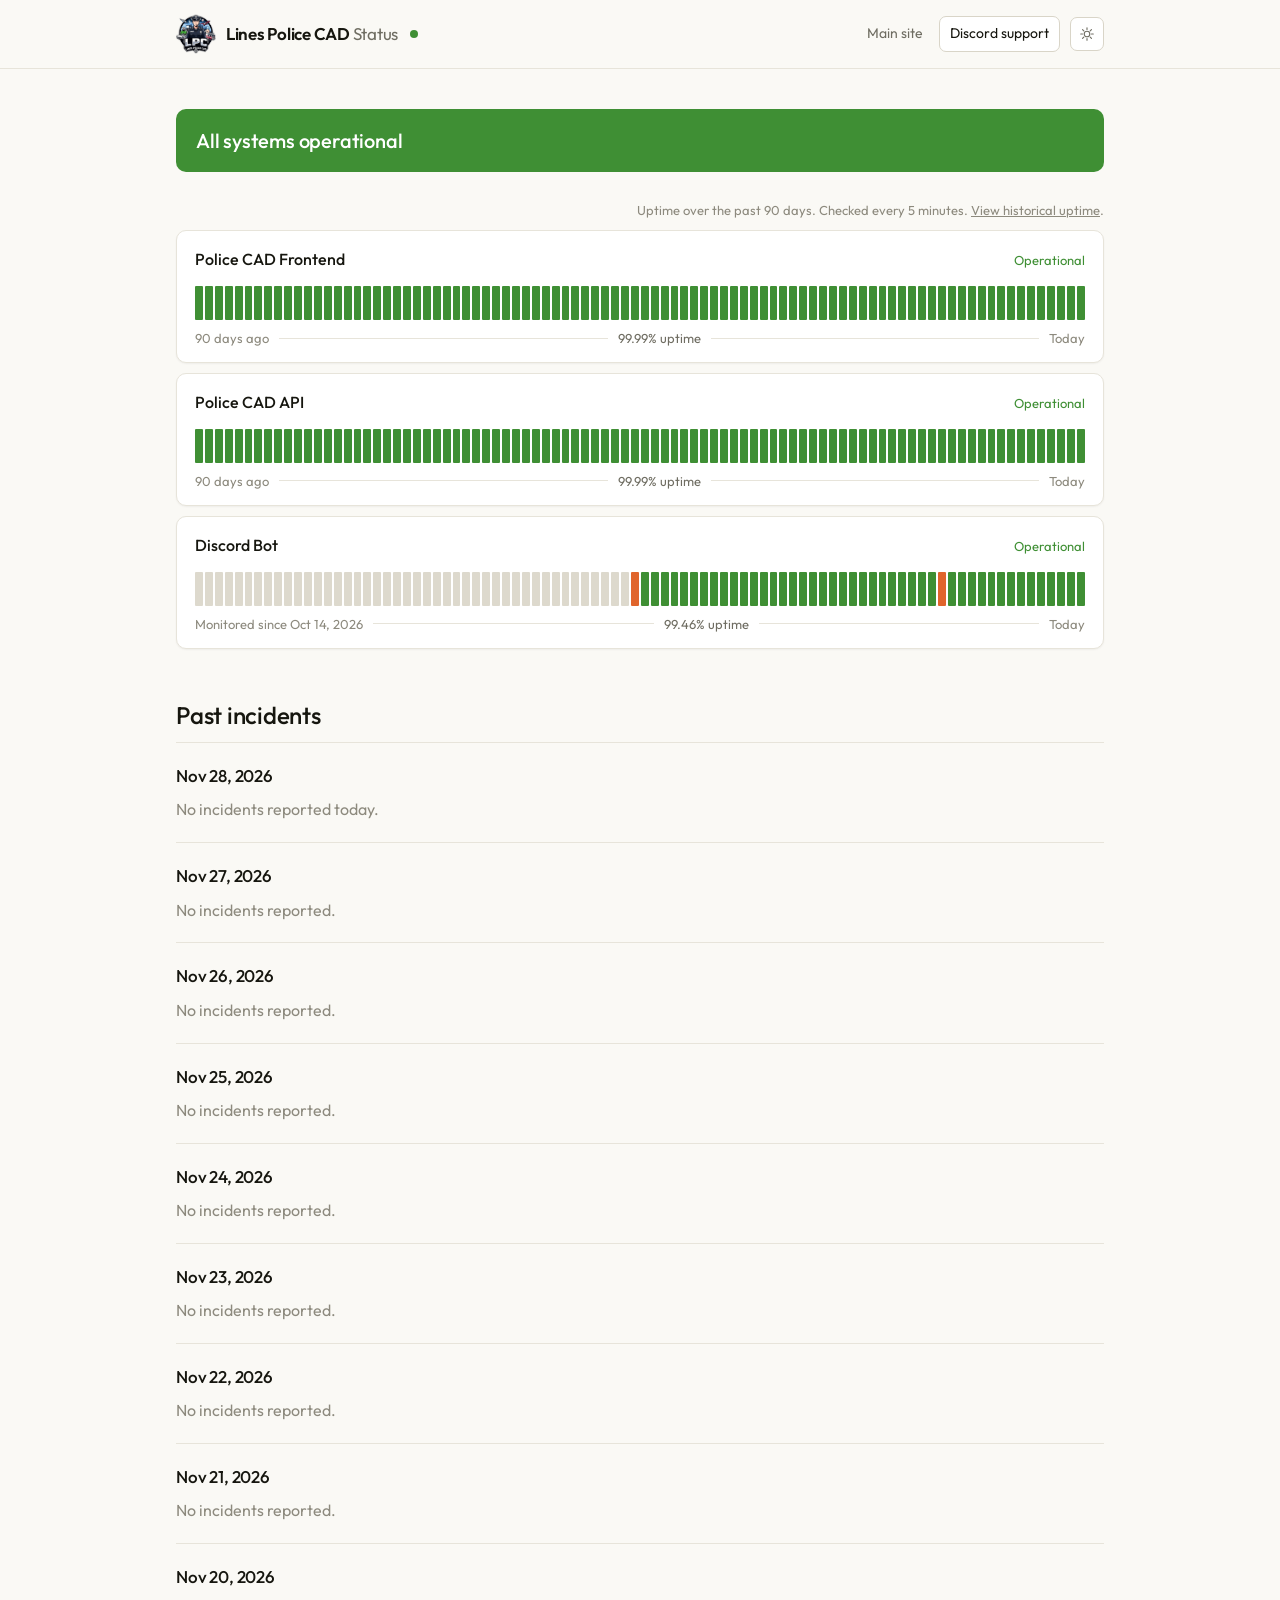
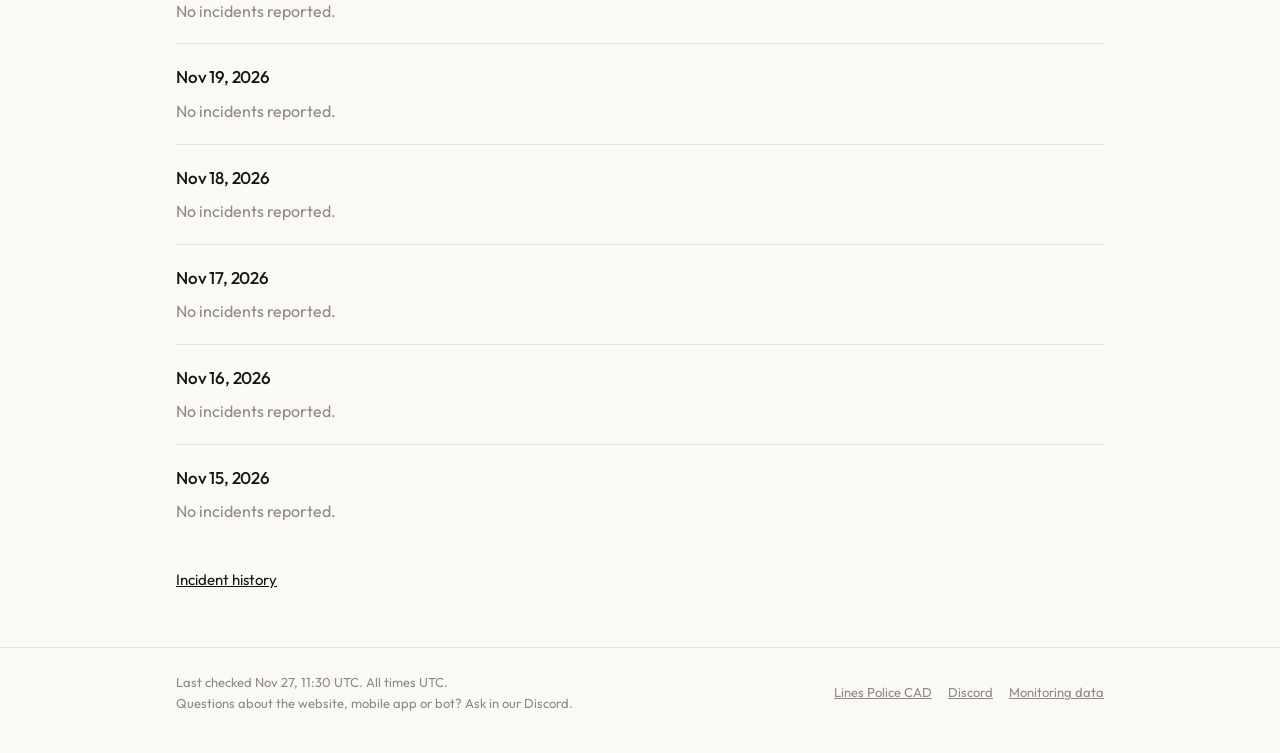
==== commit 1857e546: "deploy: 54ae4c7ca9a08834be44f0a17888e90869683751" ====
--- a/index.html
+++ b/index.html
@@ -14,7 +14,7 @@
 <link rel="preconnect" href="https://fonts.googleapis.com">
 <link rel="preconnect" href="https://fonts.gstatic.com" crossorigin>
 <link rel="stylesheet" href="https://fonts.googleapis.com/css2?family=Outfit:wght@400;500;600&display=swap">
-<link rel="stylesheet" href="styles.css?v=1795838152975">
+<link rel="stylesheet" href="styles.css?v=1795847070980">
 <script>
   // Applied before the first paint so a dark-mode visitor never sees a white
   // flash. The page follows the system setting until someone picks a side.
@@ -97,7 +97,7 @@
         <p class="strip-legend">
           <span class="since">Monitored since Oct 14, 2026</span>
           <span class="rule"></span>
-          <span class="uptime">99.45% uptime</span>
+          <span class="uptime">99.46% uptime</span>
           <span class="rule"></span>
           <span>Today</span>
         </p>
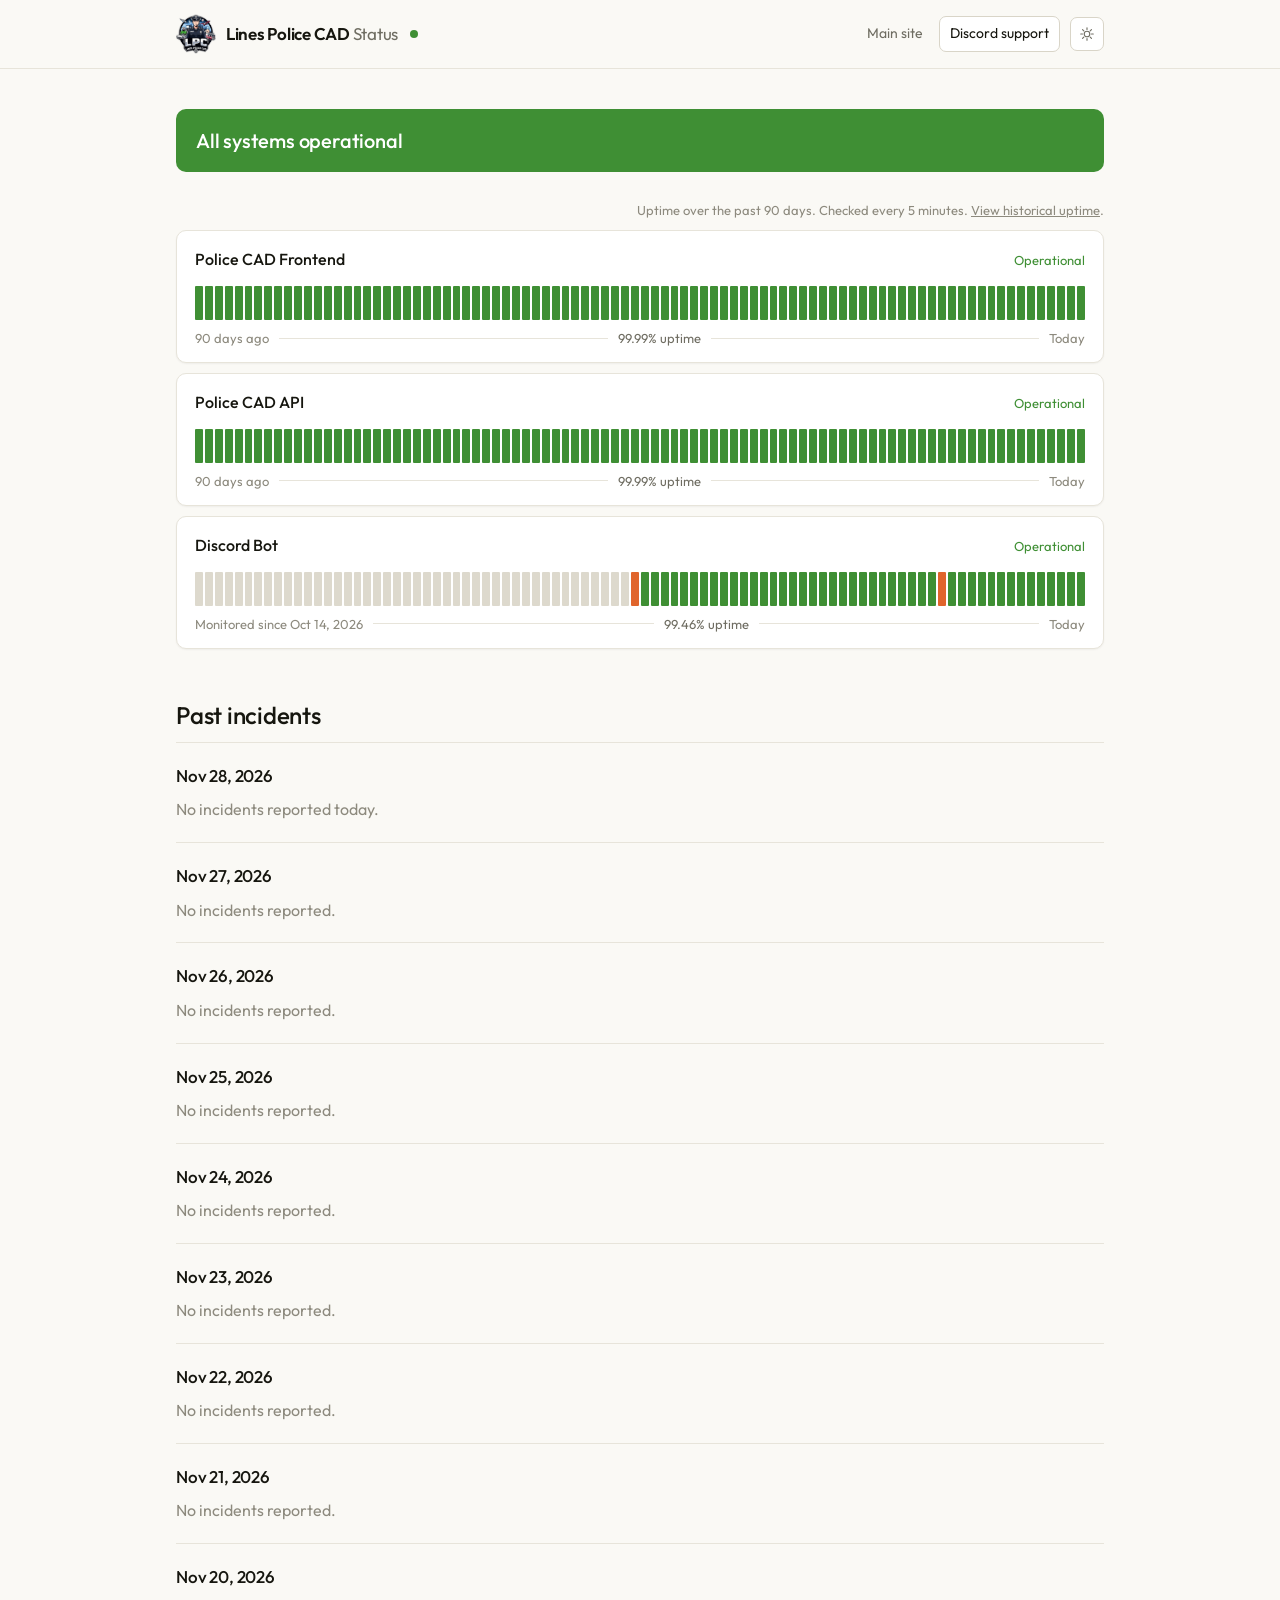
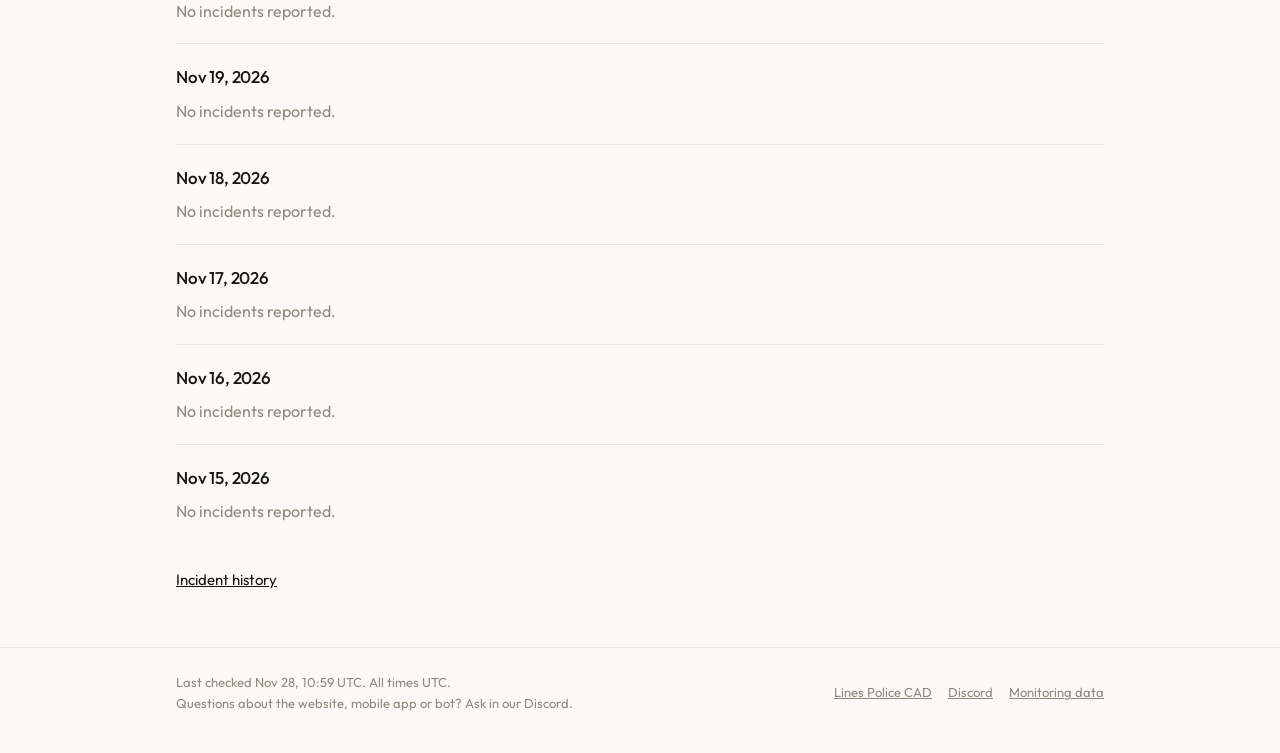
==== commit 41215921: "deploy: 2378bfb6e1bbcca54169888ef8b5152372ff4e50" ====
--- a/index.html
+++ b/index.html
@@ -14,7 +14,7 @@
 <link rel="preconnect" href="https://fonts.googleapis.com">
 <link rel="preconnect" href="https://fonts.gstatic.com" crossorigin>
 <link rel="stylesheet" href="https://fonts.googleapis.com/css2?family=Outfit:wght@400;500;600&display=swap">
-<link rel="stylesheet" href="styles.css?v=1795847070980">
+<link rel="stylesheet" href="styles.css?v=1795863872520">
 <script>
   // Applied before the first paint so a dark-mode visitor never sees a white
   // flash. The page follows the system setting until someone picks a side.
@@ -172,7 +172,7 @@
 <footer class="footer">
   <div class="wrap footer-inner">
     <p>
-      Last checked Nov 27, 11:30 UTC. All times UTC.<br>
+      Last checked Nov 28, 10:59 UTC. All times UTC.<br>
       Questions about the website, mobile app or bot? Ask in our Discord.
     </p>
     <nav>
